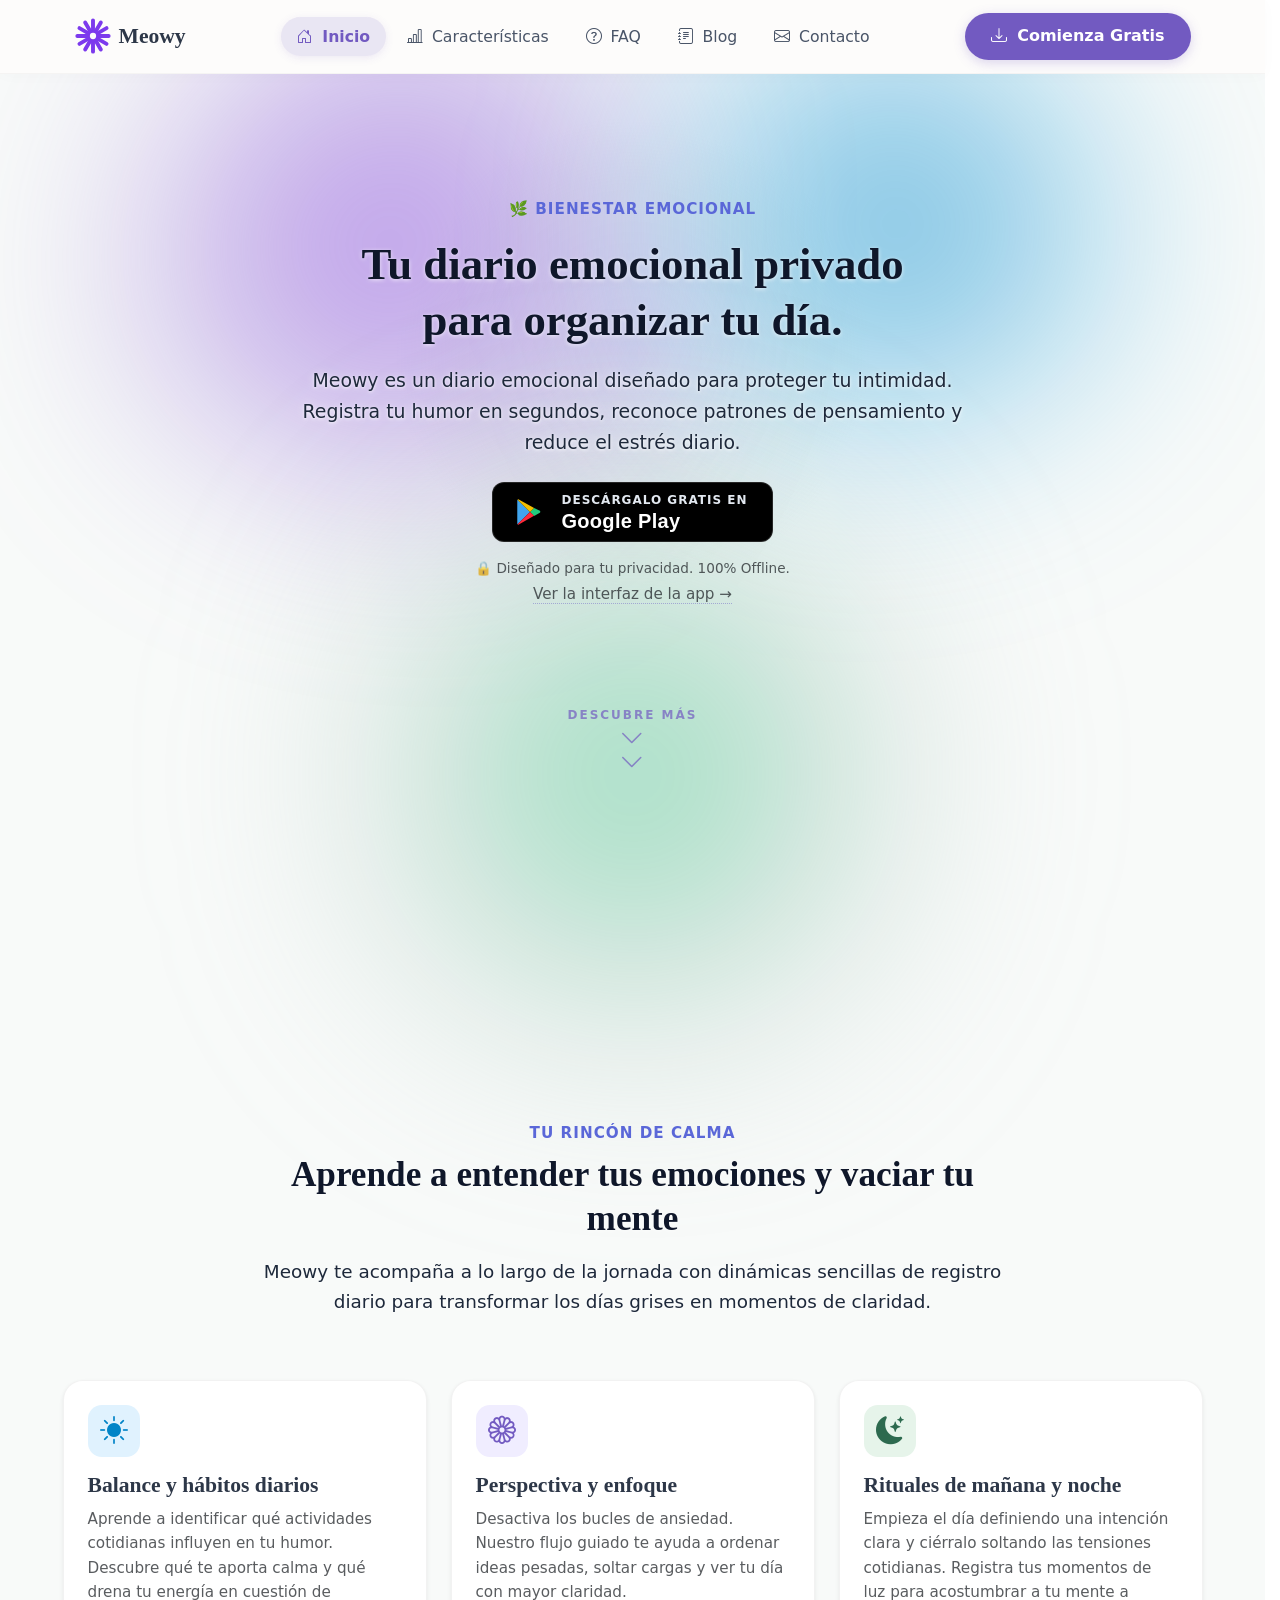
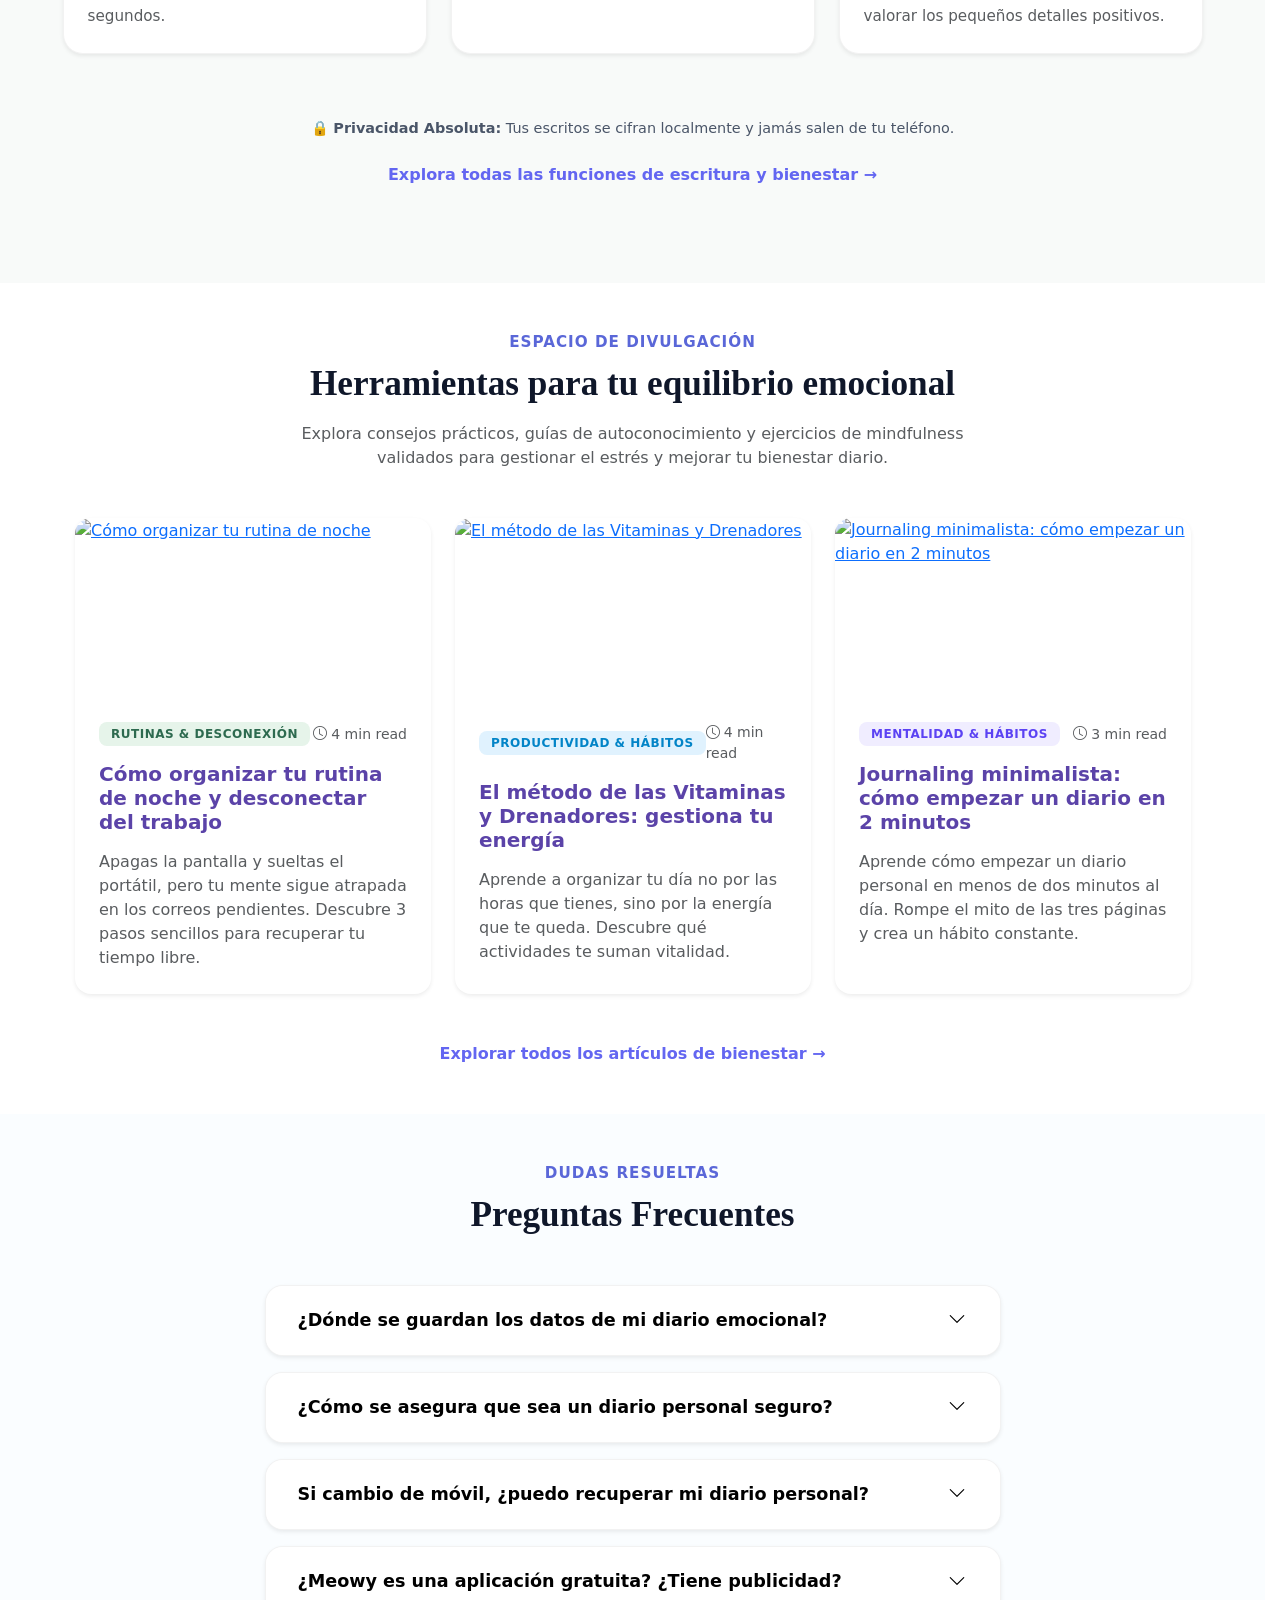
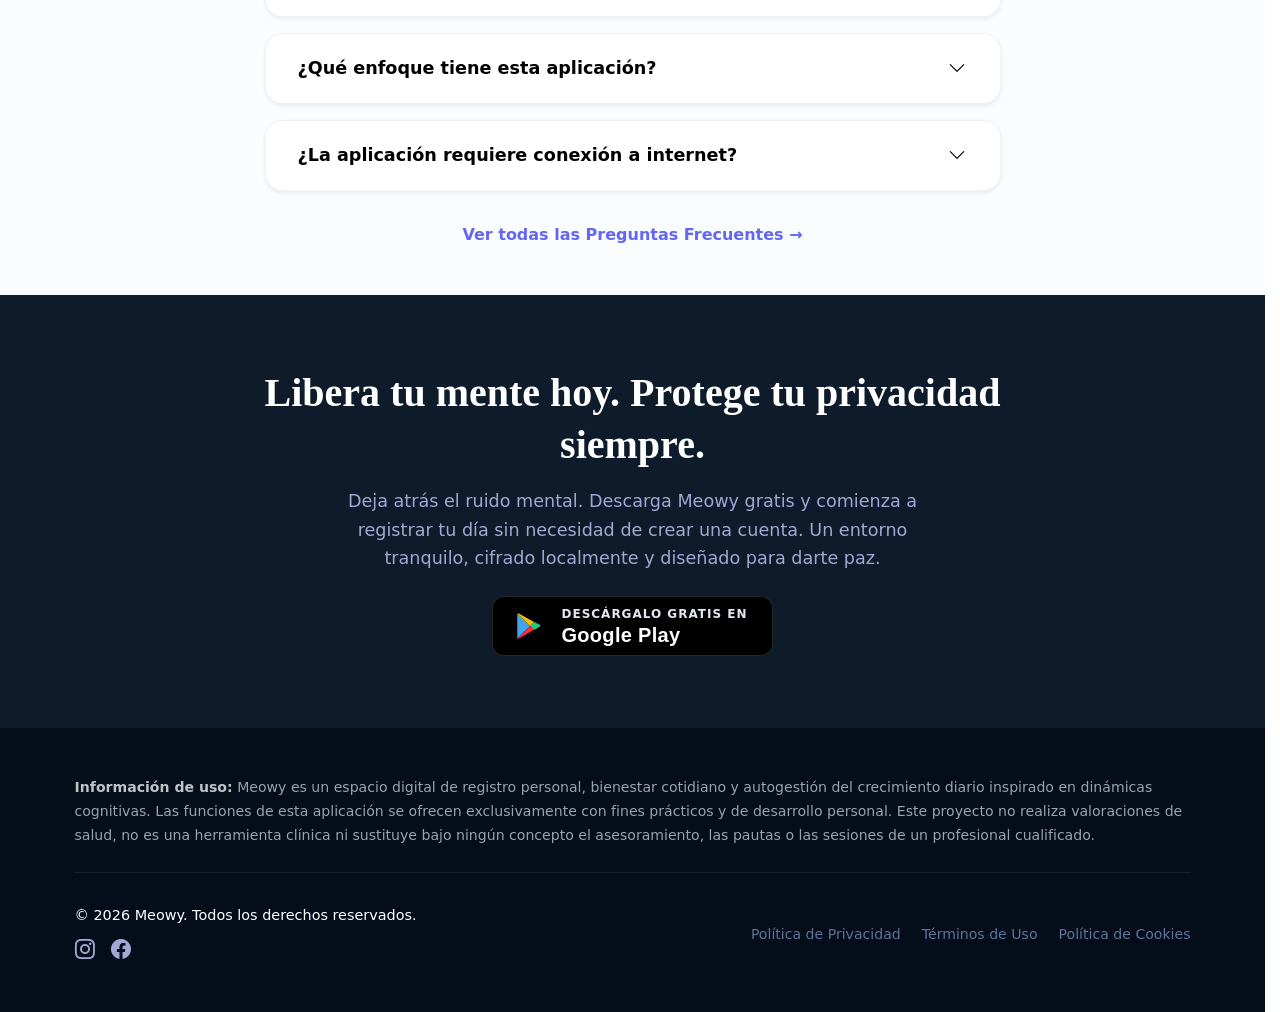
==== index.html @ 4c9dab70 "Subiendo mi web Meowy" ====
<!DOCTYPE html>
<html lang="es">

<head>
    <meta charset="UTF-8">
    <meta name="viewport" content="width=device-width, initial-scale=1.0">
    <title>Meowy - Diario Emocional Privado y Personal</title>
    <meta name="description" content="Meowy es un diario emocional privado diseñado para proteger tu intimidad. Registra tu humor, reconoce patrones de pensamiento y reduce el estrés con cifrado local por diseño.">
    <link rel="canonical" href="https://www.tudominio.com/" />

    <script type="application/ld+json">
    {
      "@context": "https://schema.org",
      "@type": "SoftwareApplication",
      "name": "Meowy",
      "operatingSystem": "Android",
      "applicationCategory": "HealthAndFitnessApplication",
      "offers": {
        "@type": "Offer",
        "price": "0",
        "priceCurrency": "EUR"
      }
    }
    </script>

    <link rel="icon" type="image/svg+xml" href="images/logo.svg">
    <meta property="og:type" content="website">
    <meta property="og:title" content="Meowy - Tu diario emocional privado">
    <meta property="og:description" content="Registra tu humor en segundos, reconoce patrones de pensamiento y reduce el estrés. 100% privado y cifrado localmente.">
    <meta property="og:image" content="images/home_meowy_ps.png">
    <meta name="twitter:card" content="summary_large_image">
    <meta name="twitter:title" content="Meowy - Tu diario emocional privado">
    <meta name="twitter:description" content="Registra tu humor en segundos, reconoce patrones de pensamiento y reduce el estrés. 100% privado y cifrado localmente.">
    <meta name="twitter:image" content="images/home_meowy_ps.png">

    <link href="https://cdn.jsdelivr.net/npm/bootstrap@5.3.8/dist/css/bootstrap.min.css" rel="stylesheet">
    <link rel="stylesheet" href="https://cdn.jsdelivr.net/npm/bootstrap-icons@1.13.1/font/bootstrap-icons.min.css">
    <link rel="stylesheet" href="styles.css">
</head>

<body>

<header class="meowy-header">
    <div class="header-container">
        <nav class="navbar navbar-expand-lg navbar-light bg-light">
            <div class="container">
                <a class="navbar-brand logo-link d-inline-flex align-items-center" href="index.html">
                  <img src="images/logo.svg" width="36" height="36" alt="Logo de Meowy" class="logo-icon me-2" loading="lazy">
                  <span>Meowy</span>
                </a>

                <button class="navbar-toggler" type="button" data-bs-toggle="collapse" data-bs-target="#navbarNav" aria-controls="navbarNav" aria-expanded="false" aria-label="Toggle navigation">
                  <span class="navbar-toggler-icon"></span>
                </button>

                <div class="collapse navbar-collapse" id="navbarNav">
                  <ul class="navbar-nav mx-auto mb-2 mb-lg-0">
                    <li class="nav-item">
                      <a class="nav-link active" aria-current="page" href="index.html"><i class="bi bi-house-door me-1"></i> Inicio</a>
                    </li>
                    <li class="nav-item">
                      <a class="nav-link" href="caracteristicas.html"><i class="bi bi-bar-chart-line me-1"></i> Características</a>
                    </li>
                    <li class="nav-item">
                      <a class="nav-link" href="faq.html"><i class="bi bi-question-circle me-1"></i> FAQ</a>
                    </li>
                    <li class="nav-item">
                      <a class="nav-link" href="blog.html"><i class="bi bi-journal-text me-1"></i> Blog</a>
                    </li>
                    <li class="nav-item">
                      <a class="nav-link" href="contacto.html"><i class="bi bi-envelope me-1"></i> Contacto</a>
                    </li>
                  </ul>

                  <div class="d-flex">
                      <a href="https://play.google.com/store" target="_blank" rel="noopener noreferrer" class="btn btn-cta">
                          <i class="bi bi-download me-1"></i> Comienza Gratis
                      </a>
                  </div>
                </div>
            </div>
        </nav>
    </div>
</header>

<main>
<section class="hero-ambient-container text-center position-relative">
  <div class="mindfulness-breathe-halo"></div>
  <div class="ambient-orb orb-purple"></div>
  <div class="ambient-orb orb-blue"></div>
  <div class="ambient-orb orb-sage"></div>

  <div class="container position-relative z-1 py-4">
    <div class="row justify-content-center">
      <div class="col-12 col-lg-10 col-xl-9 fade-in-up">
        <span class="section-kicker d-block mb-3">
          <span class="kicker-rotating-text">🌿 Bienestar Emocional</span>
        </span>

        <h1 class="main-page-title my-3">
          Tu diario emocional privado <br class="d-none d-md-inline"> para organizar tu día.
        </h1>

        <p class="main-page-text mx-auto mb-4" style="max-width: 680px;">
          Meowy es un diario emocional diseñado para proteger tu intimidad. Registra tu humor en segundos, reconoce patrones de pensamiento y reduce el estrés diario.
        </p>

        <div class="d-inline-block">
          <a href="https://play.google.com/store" target="_blank" rel="noopener noreferrer" class="btn btn-google-play d-inline-flex align-items-center justify-content-center px-4 py-2">
            <svg xmlns="http://www.w3.org/2000/svg" width="28" height="28" viewBox="0 0 512 512" class="me-3">
              <path fill="#41a5ee" d="M10 29.814A18.17 18.17 0 0 0 5 42.63v426.74a18.17 18.17 0 0 0 5 12.816L238.2 256Z"/>
              <path fill="#21cb7d" d="M312.6 181.6 238.2 256l74.4 74.4 97.2-55.228c21.8-12.388 21.8-32.556 0-44.944Z"/>
              <path fill="#ff2a39" d="M238.2 256 10 482.186a18.1 18.1 0 0 0 22.8 1.488l279.8-158.874Z"/>
              <path fill="#f3bf00" d="M238.2 256 312.6 181.6 32.8 28.326a18.1 18.1 0 0 0-22.8 1.488Z"/>
            </svg>
            <div class="text-start text-white">
              <span class="d-block text-uppercase small fw-semibold" style="font-size: 0.75rem; letter-spacing: 1px; color: #e2e8f0;">Descárgalo gratis en</span>
              <span class="d-block h5 mb-0 fw-bold" style="font-family: -apple-system, BlinkMacSystemFont, 'Segoe UI', Roboto, sans-serif; letter-spacing: 0.3px;">Google Play</span>
            </div>
          </a>
        </div>

        <div class="mt-3">
          <p class="small text-muted mb-1" style="font-size: 0.85rem;">🔒 Diseñado para tu privacidad. 100% Offline.</p>
          <a href="caracteristicas.html" class="text-muted text-decoration-none" style="font-size: 0.95rem; border-bottom: 1px dotted #a2a8d3;">
            Ver la interfaz de la app →
          </a>
        </div>

        <div class="mt-5 pt-5 pb-4">
          <a href="#descubre-mas" class="text-decoration-none scroll-indicator-link" aria-label="Desplazar hacia abajo">
            <span class="d-block scroll-indicator-text">Descubre más</span>
            <div class="arrows-container">
              <i class="bi bi-chevron-down arrow-1"></i>
              <i class="bi bi-chevron-down arrow-2"></i>
            </div>
          </a>
        </div>
      </div>
    </div>
  </div>

  <div id="descubre-mas" class="container features-section position-relative z-1 text-center pb-3">
    <div class="row justify-content-center mb-5">
      <div class="col-md-9 col-lg-8">
        <span class="section-kicker d-block mb-2">Tu rincón de calma</span>
        <h2 class="main-page-title mb-3" style="font-size: 2.2rem !important;">Aprende a entender tus emociones y vaciar tu mente</h2>
        <p class="features-intro-text text-muted">Meowy te acompaña a lo largo de la jornada con dinámicas sencillas de registro diario para transformar los días grises en momentos de claridad.</p>
      </div>
    </div>

    <div class="row row-cols-1 row-cols-md-3 g-4 justify-content-center align-items-stretch">
      <div class="col-12 col-md-4">
        <div class="card h-100 feature-card shadow-sm p-4 text-start bg-white">
          <div class="feature-icon-wrapper icon-blue mb-3">
            <i class="bi bi-sun-fill fs-3" style="color: #0284c7;"></i>
          </div>
          <h3 class="card-title-custom h5 fw-bold mb-2">Balance y hábitos diarios</h3>
          <p class="card-text-custom mb-0">
            Aprende a identificar qué actividades cotidianas influyen en tu humor. Descubre qué te aporta calma y qué drena tu energía en cuestión de segundos.
          </p>
        </div>
      </div>

      <div class="col-12 col-md-4">
        <div class="card h-100 feature-card shadow-sm p-4 text-start bg-white">
          <div class="feature-icon-wrapper icon-purple mb-3">
            <i class="bi bi-flower1 fs-3" style="color: #725ac1;"></i>
          </div>
          <h3 class="card-title-custom h5 fw-bold mb-2">Perspectiva y enfoque</h3>
          <p class="card-text-custom mb-0">
            Desactiva los bucles de ansiedad. Nuestro flujo guiado te ayuda a ordenar ideas pesadas, soltar cargas y ver tu día con mayor claridad.
          </p>
        </div>
      </div>

      <div class="col-12 col-md-4">
        <div class="card h-100 feature-card shadow-sm p-4 text-start bg-white">
          <div class="feature-icon-wrapper icon-green mb-3">
            <i class="bi bi-moon-stars-fill fs-3" style="color: #2d6a4f;"></i>
          </div>
          <h3 class="card-title-custom h5 fw-bold mb-2">Rituales de mañana y noche</h3>
          <p class="card-text-custom mb-0">
            Empieza el día definiendo una intención clara y ciérralo soltando las tensiones cotidianas. Registra tus momentos de luz para acostumbrar a tu mente a valorar los pequeños detalles positivos.
          </p>
        </div>
      </div>
    </div>

    <div class="row justify-content-center mt-5 pt-3">
      <div class="col-10">
        <p class="privacy-notice mb-4">
          🔒 <strong>Privacidad Absoluta:</strong> Tus escritos se cifran localmente y jamás salen de tu teléfono.
        </p>
        <a href="caracteristicas.html" class="explore-link text-decoration-none">
          Explora todas las funciones de escritura y bienestar →
        </a>
      </div>
    </div>
  </div>
</section>

<section id="espacio-divulgacion" class="py-5 bg-white">
  <div class="container text-center max-w-custom">
    <span class="section-kicker d-block mb-2">Espacio de Divulgación</span>
    <h2 class="main-page-title mb-3" style="font-size: 2.2rem !important;">Herramientas para tu equilibrio emocional</h2>
    <p class="text-muted mx-auto mb-5 section-subheading">
      Explora consejos prácticos, guías de autoconocimiento y ejercicios de mindfulness validados para gestionar el estrés y mejorar tu bienestar diario.
    </p>

    <div class="row g-4 text-start">
      <div class="col-12 col-md-4">
        <div class="card h-100 border-0 shadow-sm custom-card reveal-on-scroll text-start">
          <a href="articulo-rutina-de-noche.html" class="d-block overflow-hidden" style="height: 180px;">
            <img src="images/rutina_noche.webp" alt="Cómo organizar tu rutina de noche" class="w-100 h-100 object-fit-cover" loading="lazy">
          </a>
          <div class="card-body p-4 d-flex flex-column">
            <div class="d-flex justify-content-between align-items-center mb-3">
              <span class="badge badge-journaling">RUTINAS & DESCONEXIÓN</span>
              <small class="text-muted"><i class="bi bi-clock me-1"></i>4 min read</small>
            </div>
            <h3 class="card-title h5 fw-bold text-primary-custom mb-3">
              <a href="articulo-rutina-de-noche.html" class="text-decoration-none text-primary-custom">
                Cómo organizar tu rutina de noche y desconectar del trabajo
              </a>
            </h3>
            <p class="card-text text-muted flex-grow-1">Apagas la pantalla y sueltas el portátil, pero tu mente sigue atrapada en los correos pendientes. Descubre 3 pasos sencillos para recuperar tu tiempo libre.</p>
          </div>
        </div>
      </div>

      <div class="col-12 col-md-4">
        <div class="card h-100 border-0 shadow-sm custom-card reveal-on-scroll text-start">
          <a href="articulo-vitaminas-y-drenadores.html" class="d-block overflow-hidden" style="height: 180px;">
            <img src="images/vitaminas_drenadores.webp" alt="El método de las Vitaminas y Drenadores" class="w-100 h-100 object-fit-cover" loading="lazy">
          </a>
          <div class="card-body p-4 d-flex flex-column">
            <div class="d-flex justify-content-between align-items-center mb-3">
              <span class="badge badge-habitos">PRODUCTIVIDAD & HÁBITOS</span>
              <small class="text-muted"><i class="bi bi-clock me-1"></i>4 min read</small>
            </div>
            <h3 class="card-title h5 fw-bold text-primary-custom mb-3">
              <a href="articulo-vitaminas-y-drenadores.html" class="text-decoration-none text-primary-custom">
                El método de las Vitaminas y Drenadores: gestiona tu energía
              </a>
            </h3>
            <p class="card-text text-muted flex-grow-1">Aprende a organizar tu día no por las horas que tienes, sino por la energía que te queda. Descubre qué actividades te suman vitalidad.</p>
          </div>
        </div>
      </div>

      <div class="col-12 col-md-4">
        <div class="card h-100 border-0 shadow-sm custom-card reveal-on-scroll text-start">
          <a href="articulo-journaling-minimalista.html" class="d-block overflow-hidden" style="height: 180px;">
            <img src="images/journaling_minimalista.webp" alt="Journaling minimalista: cómo empezar un diario en 2 minutos" class="w-100 h-100 object-fit-cover" loading="lazy">
          </a>
          <div class="card-body p-4 d-flex flex-column">
            <div class="d-flex justify-content-between align-items-center mb-3">
              <span class="badge badge-mentalidad">MENTALIDAD & HÁBITOS</span>
              <small class="text-muted"><i class="bi bi-clock me-1"></i>3 min read</small>
            </div>
            <h3 class="card-title h5 fw-bold text-primary-custom mb-3">
              <a href="articulo-journaling-minimalista.html" class="text-decoration-none text-primary-custom">
                Journaling minimalista: cómo empezar un diario en 2 minutos
              </a>
            </h3>
            <p class="card-text text-muted flex-grow-1">Aprende cómo empezar un diario personal en menos de dos minutos al día. Rompe el mito de las tres páginas y crea un hábito constante.</p>
          </div>
        </div>
      </div>
    </div>

    <div class="mt-5">
      <a href="blog.html" class="explore-link text-decoration-none fw-semibold">Explorar todos los artículos de bienestar →</a>
    </div>
  </div>
</section>

<section class="faq-section py-5" style="background-color: #fafdff;">
  <div class="container">
    <div class="faq-header text-center mb-5">
      <span class="section-kicker d-block mb-2">Dudas Resueltas</span>
      <h2 class="main-page-title mb-3" style="font-size: 2.2rem !important;">Preguntas Frecuentes</h2>
    </div>

    <div class="row justify-content-center">
      <div class="col-12 col-md-10 col-lg-8">
        <div class="accordion faq-custom-accordion" id="faqMeowyAccordion">
          <div class="accordion-item border bg-white shadow-sm mb-3">
            <h3 class="accordion-header" id="headingOne">
              <button class="accordion-button collapsed fw-bold" type="button" data-bs-toggle="collapse" data-bs-target="#collapseOne" aria-expanded="false" aria-controls="collapseOne">
                ¿Dónde se guardan los datos de mi diario emocional?
              </button>
            </h3>
            <div id="collapseOne" class="accordion-collapse collapse" aria-labelledby="headingOne" data-bs-parent="#faqMeowyAccordion">
              <div class="accordion-body faq-answer border-top-0">
                <p class="mb-0">Meowy funciona bajo una arquitectura de almacenamiento local. Esto significa que el 100% de tus escritos, tu registro de ánimo y tus etiquetas se guardan de forma exclusiva en la memoria interna de tu teléfono Android. No utilizamos servidores externos ni bases de datos centralizadas, asegurando que nadie más pueda acceder a tu privacidad.</p>
              </div>
            </div>
          </div>

          <div class="accordion-item border bg-white shadow-sm mb-3">
            <h3 class="accordion-header" id="headingTwo">
              <button class="accordion-button collapsed fw-bold" type="button" data-bs-toggle="collapse" data-bs-target="#collapseTwo" aria-expanded="false" aria-controls="collapseTwo">
                ¿Cómo se asegura que sea un diario personal seguro?
              </button>
            </h3>
            <div id="collapseTwo" class="accordion-collapse collapse" aria-labelledby="headingTwo" data-bs-parent="#faqMeowyAccordion">
              <div class="accordion-body faq-answer border-top-0">
                <p class="mb-0">Implementamos soluciones de seguridad nativas del sistema. Por un lado, la base de datos local cuenta con cifrado avanzado integrado en el propio almacenamiento del teléfono. Por otro lado, puedes activar el bloqueo en los ajustes para requerir tu huella digital o un PIN de 4 dígitos antes de abrir la aplicación.</p>
              </div>
            </div>
          </div>

          <div class="accordion-item border bg-white shadow-sm mb-3">
            <h3 class="accordion-header" id="headingThree">
              <button class="accordion-button collapsed fw-bold" type="button" data-bs-toggle="collapse" data-bs-target="#collapseThree" aria-expanded="false" aria-controls="collapseThree">
                Si cambio de móvil, ¿puedo recuperar mi diario personal?
              </button>
            </h3>
            <div id="collapseThree" class="accordion-collapse collapse" aria-labelledby="headingThree" data-bs-parent="#faqMeowyAccordion">
              <div class="accordion-body faq-answer border-top-0">
                <p>Sí, tu historial te pertenece. Meowy te permite exportar una copia de seguridad manual en un archivo cifrado que puedes guardar donde prefieras. Para restaurarlo en tu nuevo teléfono, solo tendrás que importar ese archivo e introducir tu código PIN.</p>
                <p class="mb-0"><strong>💡 Un consejo importante:</strong> Como tus datos se guardan exclusivamente en tu dispositivo por privacidad, te recomendamos generar copias de seguridad periódicas y guardarlas en un lugar seguro.</p>
              </div>
            </div>
          </div>

          <div class="accordion-item border bg-white shadow-sm mb-3">
            <h3 class="accordion-header" id="headingFour">
              <button class="accordion-button collapsed fw-bold" type="button" data-bs-toggle="collapse" data-bs-target="#collapseFour" aria-expanded="false" aria-controls="collapseFour">
                ¿Meowy es una aplicación gratuita? ¿Tiene publicidad?
              </button>
            </h3>
            <div id="collapseFour" class="accordion-collapse collapse" aria-labelledby="headingFour" data-bs-parent="#faqMeowyAccordion">
              <div class="accordion-body faq-answer border-top-0">
                <p class="mb-0">Puedes descargar Meowy de forma gratuita y utilizar las funciones principales de escritura sin coste. En el futuro, introduciremos opciones avanzadas respetuosas, pero esto jamás interferirá con la redacción de tus notas ni comprometerá la privacidad local de tu diario.</p>
              </div>
            </div>
          </div>

          <div class="accordion-item border bg-white shadow-sm mb-3">
            <h3 class="accordion-header" id="headingFive">
              <button class="accordion-button collapsed fw-bold" type="button" data-bs-toggle="collapse" data-bs-target="#collapseFive" aria-expanded="false" aria-controls="collapseFive">
                ¿Qué enfoque tiene esta aplicación?
              </button>
            </h3>
            <div id="collapseFive" class="accordion-collapse collapse" aria-labelledby="headingFive" data-bs-parent="#faqMeowyAccordion">
              <div class="accordion-body faq-answer border-top-0">
                <p>Meowy es exclusivamente un espacio digital de registro personal, autoconocimiento y crecimiento diario. Su función es ofrecerte un entorno privado para reflejar tus rutinas, anotar momentos del día y visualizar tus estadísticas de progreso.</p>
                <p class="mb-0">Este proyecto no realiza valoraciones de salud, no es un tratamiento y en ningún caso sustituye el asesoramiento de un profesional cualificado.</p>
              </div>
            </div>
          </div>

          <div class="accordion-item border bg-white shadow-sm mb-3">
            <h3 class="accordion-header" id="headingSix">
              <button class="accordion-button collapsed fw-bold" type="button" data-bs-toggle="collapse" data-bs-target="#collapseSix" aria-expanded="false" aria-controls="collapseSix">
                ¿La aplicación requiere conexión a internet?
              </button>
            </h3>
            <div id="collapseSix" class="accordion-collapse collapse" aria-labelledby="headingSix" data-bs-parent="#faqMeowyAccordion">
              <div class="accordion-body faq-answer border-top-0">
                <p class="mb-0">Para tu día a día, no. Puedes registrar tus hábitos, escribir tus notas y revisar tus estadísticas de forma totalmente local sin necesidad de cobertura o Wi-Fi.</p>
              </div>
            </div>
          </div>
        </div>

        <div class="text-center mt-4 pt-2">
          <a href="faq.html" class="explore-link text-decoration-none fw-semibold">
            Ver todas las Preguntas Frecuentes →
          </a>
        </div>
      </div>
    </div>
  </div>
</section>

<section class="cta-final-section py-5 text-center text-white" style="background-color: #0d1b2a;">
  <div class="container py-4">
    <div class="row justify-content-center">
      <div class="col-12 col-md-10 col-lg-8">

        <h2 class="cta-title display-6 fw-bold mb-3" style="font-family: 'Playfair Display', Georgia, serif; line-height: 1.3;">
          Libera tu mente hoy. Protege tu privacidad siempre.
        </h2>

        <p class="cta-description mx-auto mb-4" style="max-width: 600px; color: #a2a8d3; font-size: 1.1rem; line-height: 1.6;">
          Deja atrás el ruido mental. Descarga Meowy gratis y comienza a registrar tu día sin necesidad de crear una cuenta. Un entorno tranquilo, cifrado localmente y diseñado para darte paz.
        </p>

        <div class="d-inline-block">
          <a href="https://play.google.com/store" target="_blank" rel="noopener noreferrer" class="btn btn-google-play d-inline-flex align-items-center justify-content-center px-4 py-2">
            <svg xmlns="http://www.w3.org/2000/svg" width="28" height="28" viewBox="0 0 512 512" class="me-3">
              <path fill="#41a5ee" d="M10 29.814A18.17 18.17 0 0 0 5 42.63v426.74a18.17 18.17 0 0 0 5 12.816L238.2 256Z"/>
              <path fill="#21cb7d" d="M312.6 181.6 238.2 256l74.4 74.4 97.2-55.228c21.8-12.388 21.8-32.556 0-44.944Z"/>
              <path fill="#ff2a39" d="M238.2 256 10 482.186a18.1 18.1 0 0 0 22.8 1.488l279.8-158.874Z"/>
              <path fill="#f3bf00" d="M238.2 256 312.6 181.6 32.8 28.326a18.1 18.1 0 0 0-22.8 1.488Z"/>
            </svg>
            <div class="text-start text-white">
              <span class="d-block text-uppercase small fw-semibold" style="font-size: 0.75rem; letter-spacing: 1px; color: #e2e8f0;">Descárgalo gratis en</span>
              <span class="d-block h5 mb-0 fw-bold" style="font-family: -apple-system, BlinkMacSystemFont, 'Segoe UI', Roboto, sans-serif; letter-spacing: 0.3px;">Google Play</span>
            </div>
          </a>
        </div>
      </div> 
    </div> 
  </div> 
</section>
</main>

<footer class="meowy-footer py-5" style="background-color: #050c1a; color: #a2a8d3;">
  <div class="container">
    <div class="row mb-4">
      <div class="col-12">
        <div class="footer-disclaimer">
          <p class="mb-0 text-start opacity-75" style="line-height: 1.7; font-size: 0.88rem; color: #cbd5e1; text-align: justify;">
            <strong class="text-white">Información de uso:</strong> Meowy es un espacio digital de registro personal, bienestar cotidiano y autogestión del crecimiento diario inspirado en dinámicas cognitivas. Las funciones de esta aplicación se ofrecen exclusivamente con fines prácticos y de desarrollo personal. Este proyecto no realiza valoraciones de salud, no es una herramienta clínica ni sustituye bajo ningún concepto el asesoramiento, las pautas o las sesiones de un profesional cualificado.
          </p>
        </div>
      </div>
    </div>

    <hr class="my-4" style="border-top: 1px solid rgba(255, 255, 255, 0.08); opacity: 1;">

    <div class="row align-items-center pt-2">
      <div class="col-12 col-md-6 text-center text-md-start mb-3 mb-md-0">
        <p class="copyright-text small mb-2 text-white" style="font-size: 0.9rem;">
          © 2026 Meowy. Todos los derechos reservados.
        </p>
        <div class="d-flex align-items-center justify-content-center justify-content-md-start gap-3 mt-1">
          <a href="https://www.instagram.com/my_meowy_app/" target="_blank" rel="noopener noreferrer" class="social-footer-link" aria-label="Instagram">
            <i class="bi bi-instagram fs-5"></i>
          </a>
          <a href="https://www.facebook.com/profile.php?id=61559661555806" target="_blank" rel="noopener noreferrer" class="social-footer-link" aria-label="Facebook">
            <i class="bi bi-facebook fs-5"></i>
          </a>
        </div>
      </div>

      <div class="col-12 col-md-6 text-center text-md-end">
        <nav class="footer-nav" aria-label="Enlaces legales">
          <ul class="list-inline mb-0 footer-links">
            <li class="list-inline-item me-3">
              <a href="privacidad.html" class="text-decoration-none transition-link">Política de Privacidad</a>
            </li>
            <li class="list-inline-item me-3">
              <a href="terminos.html" class="text-decoration-none transition-link">Términos de Uso</a>
            </li>
            <li class="list-inline-item">
              <a href="cookies.html" class="text-decoration-none transition-link">Política de Cookies</a>
            </li>
          </ul>
        </nav>
      </div>
    </div> 
  </div>
</footer>

<script src="https://cdn.jsdelivr.net/npm/bootstrap@5.3.8/dist/js/bootstrap.bundle.min.js"></script>

<script>
  document.addEventListener("DOMContentLoaded", () => {
    const observer = new IntersectionObserver((entries) => {
      entries.forEach(entry => {
        if (entry.isIntersecting) {
          entry.target.classList.add("is-visible");
          observer.unobserve(entry.target);
        }
      });
    }, { threshold: 0.1 });

    document.querySelectorAll(".reveal-on-scroll").forEach(el => observer.observe(el));

    const kickerTerms = [
      "🌿 Bienestar Emocional",
      "⚡ Gestión del Estrés",
      "📖 Diario Personal"
    ];
    let kickerIndex = 0;
    const kickerEl = document.querySelector(".kicker-rotating-text");

    if (kickerEl) {
      setInterval(() => {
        kickerEl.classList.add("fade-out");
        setTimeout(() => {
          kickerIndex = (kickerIndex + 1) % kickerTerms.length;
          kickerEl.textContent = kickerTerms[kickerIndex];
          kickerEl.classList.remove("fade-out");
          kickerEl.classList.add("fade-in");
          setTimeout(() => {
            kickerEl.classList.remove("fade-in");
          }, 50);
        }, 400);
      }, 4500);
    }
  });
</script>

<button id="scrollToTopBtn" class="scroll-to-top" aria-label="Volver arriba">
  <i class="bi bi-arrow-up-short"></i>
</button>

<script>
  document.addEventListener("DOMContentLoaded", function() {
    const scrollBtn = document.getElementById("scrollToTopBtn");
    window.addEventListener("scroll", function() {
      if (window.scrollY > 400) {
        scrollBtn.classList.add("show");
      } else {
        scrollBtn.classList.remove("show");
      }
    });
    scrollBtn.addEventListener("click", function() {
      window.scrollTo({ top: 0, behavior: "smooth" });
    });

    document.querySelectorAll('.scroll-indicator-link').forEach(link => {
      link.addEventListener('click', function(e) {
        e.preventDefault();
        const targetId = this.getAttribute('href');
        const targetElement = document.querySelector(targetId);

        if (targetElement) {
          let offsetExtra = 0;
          if (targetId === '#descubre-mas') {
            offsetExtra = 180;
          } else {
            offsetExtra = -80;
          }

          const elementPosition = targetElement.getBoundingClientRect().top + window.scrollY;

          window.scrollTo({
            top: elementPosition + offsetExtra,
            behavior: 'smooth'
          });
        }
      });
    });
  });
</script>
</body>
</html>
---- styles.css ----
/* ================= CONFIGURACIÓN GLOBAL DE LAYOUT ================= */
html {
  overflow-y: scroll;
  scrollbar-gutter: stable;
}

.meowy-header {
  position: sticky;
  top: 0;
  z-index: 1030;
  background-color: rgba(252, 251, 250, 0.72) !important;
  backdrop-filter: blur(16px);
  -webkit-backdrop-filter: blur(16px);
  border-bottom: 1px solid rgba(0, 0, 0, 0.03);
  box-shadow: 0 2px 15px rgba(0, 0, 0, 0.02);
  transition: background-color 0.3s ease, box-shadow 0.3s ease;
}

.meowy-header .navbar {
  padding: 0.8rem 0;
  background-color: transparent !important;
}

.meowy-header .logo-icon {
  width: 36px;
  height: 36px;
  object-fit: contain;
  transition: transform 0.25s ease;
}

.meowy-header .navbar-brand {
  font-family: 'Playfair Display', Georgia, serif;
  font-weight: 700;
  font-size: 1.35rem;
  color: #2d3748 !important;
}

.meowy-header .navbar-brand:hover .logo-icon {
  transform: scale(1.08);
}

.meowy-header .nav-link {
  color: #4a5568 !important;
  font-weight: 500;
  font-size: 0.98rem;
  padding: 0.5rem 1rem !important;
  margin: 0 0.15rem;
  border-radius: 20px;
  transition: all 0.25s ease-in-out;
}

.meowy-header .nav-link:hover {
  color: #725ac1 !important;
  background-color: rgba(114, 90, 193, 0.08);
  transform: translateY(-1px);
}

.meowy-header .nav-link.active {
  color: #725ac1 !important;
  font-weight: 700;
  background-color: rgba(114, 90, 193, 0.14);
  box-shadow: 0 2px 8px rgba(114, 90, 193, 0.12);
}

.section-kicker {
  color: #5a67d8 !important;
  font-size: 0.95rem !important;
  font-weight: 700 !important;
  letter-spacing: 1px !important;
  text-transform: uppercase !important;
}

.section-kicker-capsule {
  min-width: 260px;
  display: inline-flex;
  align-items: center;
  justify-content: center;
  text-align: center;
}

.kicker-rotating-text {
  display: inline-block;
  transition: opacity 0.4s cubic-bezier(0.16, 1, 0.3, 1), transform 0.4s cubic-bezier(0.16, 1, 0.3, 1);
  will-change: opacity, transform;
}

.kicker-rotating-text.fade-out {
  opacity: 0;
  transform: translateY(-8px);
}

.kicker-rotating-text.fade-in {
  opacity: 0;
  transform: translateY(8px);
}

.main-page-title {
  font-family: 'Playfair Display', Georgia, serif !important;
  color: #0f172a !important;
  font-size: 2.8rem !important;
  font-weight: 700 !important;
  line-height: 1.25 !important;
  text-shadow: 0 1px 4px rgba(255, 255, 255, 0.7);
}

.main-page-text {
  color: #1e293b !important;
  font-size: 1.18rem !important;
  font-weight: 500 !important;
  line-height: 1.65 !important;
  text-shadow: 0 1px 3px rgba(255, 255, 255, 0.8), 0 0 10px rgba(255, 255, 255, 0.6);
}

@media (max-width: 991.98px) {
  .main-page-title {
    font-size: 2.1rem !important;
  }
}

.btn-cta {
  background-color: #725ac1;
  color: #ffffff !important;
  font-weight: 600;
  padding: 0.6rem 1.5rem;
  border-radius: 50px;
  border: 2px solid transparent;
  box-shadow: 0 3px 12px rgba(114, 90, 193, 0.25);
  transition: background-color 0.25s ease, border-color 0.25s ease, box-shadow 0.25s ease;
  display: inline-flex;
  align-items: center;
  justify-content: center;
  gap: 0.4rem;
  transform: none !important;
}

.btn-cta:hover {
  background-color: #5b43a8;
  color: #ffffff !important;
  border-color: #9b5de5 !important;
  box-shadow: 0 6px 20px rgba(155, 93, 229, 0.45);
  transform: none !important;
}

.btn-cta:active {
  background-color: #4a358e;
  border-color: #9b5de5 !important;
  box-shadow: 0 2px 8px rgba(114, 90, 193, 0.3);
  transform: none !important;
}

.hero-section {
  padding: 100px 0 80px 0 !important;
  background-color: #fcfbfa;
}

.features-zigzag-section {
  padding: 100px 0 !important;
}

.security-grid-section {
  padding: 100px 0 !important;
}

.zigzag-gap-custom {
  gap: 5.5rem !important;
}

.hero-img-contained {
  max-height: 600px !important;
  width: auto;
  object-fit: contain;
  filter: drop-shadow(0px 28px 45px rgba(0, 0, 0, 0.24)) drop-shadow(0px 10px 25px rgba(114, 90, 193, 0.28));
  transition: transform 0.3s ease, filter 0.3s ease;
  cursor: pointer;
  margin-top: 1rem;
}

.hero-img-contained:hover {
  transform: translateY(-6px) scale(1.02);
  filter: drop-shadow(0px 32px 50px rgba(0, 0, 0, 0.28)) drop-shadow(0px 12px 30px rgba(114, 90, 193, 0.35));
}

@keyframes floatUpDown {
  0%, 100% {
    transform: translateY(0px);
  }
  50% {
    transform: translateY(-10px);
  }
}

.animate-up-down {
  animation: floatUpDown 5s infinite ease-in-out;
}

.hero-ambient-container {
  position: relative;
  min-height: auto;
  display: flex;
  flex-direction: column;
  align-items: center;
  justify-content: center;
  background-color: #f8faf9;
  overflow: hidden;
  padding: 100px 0 80px 0;
}

.mindfulness-breathe-halo {
  position: absolute;
  top: 280px;
  left: 50%;
  transform: translate(-50%, -50%);
  width: 480px;
  height: 480px;
  border-radius: 50%;
  background: radial-gradient(circle, rgba(114, 90, 193, 0.14) 0%, rgba(162, 185, 178, 0.08) 50%, transparent 70%);
  pointer-events: none;
  animation: mindfulnessBreathe 6s infinite ease-in-out;
  will-change: transform, opacity;
}

@keyframes mindfulnessBreathe {
  0%, 100% {
    transform: translate(-50%, -50%) scale(0.85);
    opacity: 0.35;
  }
  50% {
    transform: translate(-50%, -50%) scale(1.25);
    opacity: 0.75;
  }
}

.ambient-orb {
  position: absolute;
  filter: blur(100px);
  pointer-events: none;
  will-change: transform, opacity;
}

.orb-purple {
  width: 520px;
  height: 520px;
  background: radial-gradient(circle, rgba(155, 93, 229, 0.7) 0%, rgba(114, 90, 193, 0.25) 70%, transparent 100%);
  top: -5%;
  left: 10%;
  border-radius: 60% 40% 30% 70% / 60% 30% 70% 40%;
  animation: liquidAura1 14s infinite ease-in-out alternate;
}

.orb-blue {
  width: 480px;
  height: 480px;
  background: radial-gradient(circle, rgba(2, 132, 199, 0.65) 0%, rgba(56, 189, 248, 0.2) 70%, transparent 100%);
  top: -5%;
  right: 10%;
  border-radius: 40% 60% 70% 30% / 50% 60% 40% 50%;
  animation: liquidAura2 16s infinite ease-in-out alternate;
}

.orb-sage {
  width: 600px;
  height: 600px;
  background: radial-gradient(circle, rgba(33, 203, 125, 0.55) 0%, rgba(162, 185, 178, 0.35) 50%, transparent 80%);
  top: 400px;
  left: 50%;
  transform: translateX(-50%);
  border-radius: 50% 50% 30% 70% / 30% 60% 70% 40%;
  animation: liquidAuraSage 18s infinite ease-in-out alternate;
}

@keyframes liquidAura1 {
  0% {
    transform: translate(0, 0) scale(1) rotate(0deg);
  }
  33% {
    transform: translate(80px, 40px) scale(1.2) rotate(120deg);
  }
  66% {
    transform: translate(-40px, 70px) scale(0.9) rotate(240deg);
  }
  100% {
    transform: translate(50px, -30px) scale(1.15) rotate(360deg);
  }
}

@keyframes liquidAura2 {
  0% {
    transform: translate(0, 0) scale(1) rotate(0deg);
  }
  33% {
    transform: translate(-60px, 30px) scale(1.15) rotate(-120deg);
  }
  66% {
    transform: translate(40px, 50px) scale(0.92) rotate(-240deg);
  }
  100% {
    transform: translate(-30px, -20px) scale(1.1) rotate(-360deg);
  }
}

@keyframes liquidAuraSage {
  0% {
    transform: translate(-50%, 0) scale(1) rotate(0deg);
  }
  50% {
    transform: translate(-45%, -25px) scale(1.18) rotate(180deg);
  }
  100% {
    transform: translate(-55%, 15px) scale(0.92) rotate(360deg);
  }
}

.fade-in-up {
  animation: fadeInUp 0.8s cubic-bezier(0.16, 1, 0.3, 1) forwards;
}

@keyframes fadeInUp {
  from {
    opacity: 0;
    transform: translateY(28px);
  }
  to {
    opacity: 1;
    transform: translateY(0);
  }
}

.scroll-indicator-link {
  display: inline-flex;
  flex-direction: column;
  align-items: center;
  opacity: 0.7;
  transition: opacity 0.3s ease;
}

.scroll-indicator-link:hover {
  opacity: 1;
}

.scroll-indicator-text {
  font-size: 0.75rem;
  font-weight: 600;
  text-transform: uppercase;
  letter-spacing: 2px;
  color: #725ac1;
  margin-bottom: 2px;
}

.arrows-container {
  display: flex;
  flex-direction: column;
  align-items: center;
  line-height: 0.4;
}

.arrows-container i {
  color: #725ac1;
  font-size: 1.5rem;
  animation: scrollArrows 2s infinite;
}

.arrows-container .arrow-1 {
  animation-delay: 0s;
}

.arrows-container .arrow-2 {
  animation-delay: 0.15s;
}

@keyframes scrollArrows {
  0% {
    opacity: 0;
    transform: translateY(-8px);
  }
  50% {
    opacity: 1;
    transform: translateY(0);
  }
  100% {
    opacity: 0;
    transform: translateY(8px);
  }
}

@media (max-width: 991.98px) {
  .hero-section {
    padding: 40px 0;
  }
  .hero-title {
    font-size: 2.3rem;
  }
}

.features-section {
  padding: 300px 0 30px 0;
  background-color: transparent;
}

.features-subtitle {
  color: #5a67d8;
  font-size: 0.85rem;
  font-weight: 700;
  letter-spacing: 1.5px;
}

.features-title {
  font-family: 'Playfair Display', Georgia, serif;
  color: #2d3748;
  font-size: 2.5rem;
  font-weight: 700;
}

.features-intro-text {
  color: #1e293b !important;
  font-size: 1.15rem;
  font-weight: 500;
  line-height: 1.6;
  text-shadow: 0 1px 3px rgba(255, 255, 255, 0.8), 0 0 10px rgba(255, 255, 255, 0.6);
}

.feature-card {
  border-radius: 20px !important;
  border: 1px solid rgba(0, 0, 0, 0.05) !important;
  background-color: #ffffff !important;
  transition: transform 0.3s ease, box-shadow 0.3s ease;
}

.feature-card:hover {
  transform: translateY(-5px);
  box-shadow: 0 12px 30px rgba(0, 0, 0, 0.08) !important;
}

.feature-icon-wrapper {
  width: 52px;
  height: 52px;
  border-radius: 14px;
  display: inline-flex;
  align-items: center;
  justify-content: center;
}

.feature-icon-wrapper.icon-blue {
  background-color: #e0f2fe;
}

.feature-icon-wrapper.icon-purple {
  background-color: #f0edff;
}

.feature-icon-wrapper.icon-green {
  background-color: #e6f4ea;
}

.card-title-custom {
  font-family: 'Playfair Display', Georgia, serif;
  font-size: 1.35rem;
  font-weight: 700;
  color: #2d3748;
}

.card-text-custom {
  color: var(--bs-secondary-color, #6c757d) !important;
  font-size: 0.95rem;
  line-height: 1.6;
}

.trust-strip-banner {
  border-radius: 12px !important;
  background-color: #ffffff;
}

.trust-icon-box {
  width: 44px;
  height: 44px;
  border-radius: 8px;
  background-color: rgba(90, 103, 216, 0.08);
  display: flex;
  align-items: center;
  justify-content: center;
  flex-shrink: 0;
}

.privacy-notice {
  font-size: 0.9rem;
  color: #4a5568;
}

.explore-link {
  color: #2d3748;
  font-weight: 600;
  font-size: 1rem;
  transition: color 0.2s ease;
}

.explore-link:hover {
  color: #5a67d8;
}

.small-title {
  color: #9b5de5;
  font-weight: 600;
  letter-spacing: 0.05em;
  font-size: 0.85rem;
}

.section-heading {
  color: #111827;
  font-size: 2.25rem;
}

.section-subheading {
  max-width: 700px;
  font-size: 1rem;
  color: #4b5563;
}

.text-primary-custom {
  color: #5b43a8;
}

.custom-card {
  border-radius: 16px !important;
  overflow: hidden;
  transition: transform 0.2s ease;
  background-color: #ffffff;
}

.custom-card:hover {
  transform: translateY(-4px);
}

.card-img-top {
  height: 180px;
}

.card-bg-purple {
  background: linear-gradient(135deg, #e0e1ff 0%, #e8e5ff 100%);
}

.card-bg-green {
  background: linear-gradient(135deg, #dbeae5 0%, #e3ede9 100%);
}

.card-bg-orange {
  background: linear-gradient(135deg, #f3e1d3 0%, #eadef7 100%);
}

.badge {
  padding: 6px 12px !important;
  font-size: 0.75rem !important;
  font-weight: 700 !important;
  border-radius: 8px !important;
  letter-spacing: 0.5px;
}

.badge-mentalidad {
  background-color: #f0edff;
  color: #5b42f3;
}

.badge-habitos {
  background-color: #e0f2fe;
  color: #0284c7;
}

.badge-journaling {
  background-color: #e6f4ea;
  color: #2d6a4f;
}

.explore-link {
  color: #6366f1;
}

.explore-link:hover {
  color: #4f46e5;
  text-decoration: underline !important;
}

.max-w-custom {
  max-width: 1140px;
}

.faq-custom-accordion .accordion-item {
  border-radius: 18px !important;
  border-color: rgba(0, 0, 0, 0.05) !important;
  overflow: hidden;
}

.faq-custom-accordion .accordion-button {
  background-color: #ffffff !important;
  color: #000000 !important;
  font-size: 1.1rem;
  padding: 1.5rem 2rem;
  box-shadow: none !important;
}

.faq-custom-accordion .accordion-button::after {
  background-image: url("data:image/svg+xml,%3csvg xmlns='http://www.w3.org/2000/svg' viewBox='0 0 16 16' fill='%23000000'%3e%3cpath fill-rule='evenodd' d='M1.646 4.646a.5.5 0 0 1 .708 0L8 10.293l5.646-5.647a.5.5 0 0 1 .708.708l-6 6a.5.5 0 0 1-.708 0l-6-6a.5.5 0 0 1 0-.708z'/%3e%3c/svg%3e") !important;
  background-size: 1.15rem;
}

.faq-custom-accordion .accordion-button:not(.collapsed) {
  background-color: #ffffff !important;
  color: #000000 !important;
}

.faq-custom-accordion .accordion-body {
  padding: 0 2rem 1.5rem 2rem;
  color: #5a6578;
  font-size: 0.98rem;
  line-height: 1.65;
  background-color: #ffffff;
}

.btn-playstore {
  display: inline-block;
  text-decoration: none;
}

.btn-playstore img {
  transition: transform 0.3s cubic-bezier(0.175, 0.885, 0.32, 1.275), filter 0.3s ease;
  border-radius: 12px;
}

.btn-playstore:hover img {
  transform: translateY(-3px) scale(1.03);
  filter: drop-shadow(0 8px 20px rgba(155, 93, 229, 0.42));
}

.btn-playstore:active img {
  transform: translateY(0px) scale(0.98);
  filter: drop-shadow(0 3px 8px rgba(155, 93, 229, 0.25));
}

.btn-google-play {
  background-color: #000000;
  border: 1px solid rgba(255, 255, 255, 0.15);
  border-radius: 12px;
  text-decoration: none;
  transition: all 0.3s cubic-bezier(0.175, 0.885, 0.32, 1.275);
  min-width: 210px;
}

.btn-google-play:hover {
  background-color: #000000;
  border-color: #9b5de5 !important;
  transform: translateY(-3px) scale(1.03);
  box-shadow: 0 8px 22px rgba(155, 93, 229, 0.42);
}

.btn-google-play:active {
  transform: translateY(0px) scale(0.98);
  box-shadow: 0 3px 8px rgba(155, 93, 229, 0.25);
}

.btn-google-play:focus {
  box-shadow: none;
}

.social-footer-link {
  color: #a2a8d3 !important;
  transition: color 0.25s ease, transform 0.25s ease;
  display: inline-flex;
  align-items: center;
  justify-content: center;
  text-decoration: none;
}

.social-footer-link:hover {
  color: #9b5de5 !important;
  transform: translateY(-2px);
}

.footer-links .list-inline-item a.transition-link {
  color: #5c7599 !important;
  font-size: 0.88rem;
  font-weight: 400;
  transition: color 0.2s ease-in-out;
}

.footer-links .list-inline-item a.transition-link:hover {
  color: #ffffff !important;
}

.footer-links .list-inline-item a.footer-support {
  font-size: 0.88rem;
  color: #ffffff !important;
}
.footer-links .list-inline-item a.footer-support:hover {
  color: #9b5de5 !important;
}

:root {
  --bg-light-zen: #fcfbfa;
  --text-dark-zen: #2d3748;
  --accent-color: #5a67d8;
  --purple-brand: #725ac1;
  --purple-accent: #9b5de5;
}

.bg-light-zen {
  background-color: var(--bg-light-zen);
}

.text-dark-zen {
  color: var(--text-dark-zen);
}

.text-accent {
  color: var(--accent-color) !important;
}

.page-heading {
  font-family: 'Playfair Display', Georgia, serif;
  color: var(--text-dark-zen);
  font-weight: 700;
}

.fs-7 {
  font-size: 0.85rem;
}

.tracking-wider {
  letter-spacing: 0.1em;
}

.btn-accent {
  background-color: var(--accent-color);
  color: #ffffff;
  border: 1px solid var(--accent-color);
}

.btn-accent:hover {
  background-color: #3b6347;
  color: #ffffff;
  border-color: #3b6347;
}

.btn-outline-dark-zen {
  color: var(--text-dark-zen);
  border-color: var(--text-dark-zen);
}

.btn-outline-dark-zen:hover {
  background-color: var(--text-dark-zen);
  color: #ffffff;
}

.mockup-img {
  max-height: 480px;
  width: auto;
  object-fit: contain;
  filter: drop-shadow(0 10px 24px rgba(0, 0, 0, 0.12));
}

.btn-mode {
  background-color: #ffffff;
  border: 1px solid #dee2e6;
  color: #495057;
  font-weight: 500;
  transition: all 0.2s ease;
}

.btn-mode:hover {
  background-color: #f8f9fa;
  border-color: #ced4da;
}

.btn-mode.active {
  background-color: var(--text-dark-zen);
  color: #ffffff;
  border-color: var(--text-dark-zen);
}

.btn-palette {
  width: 38px;
  height: 38px;
  border-radius: 50%;
  border: 2px solid transparent;
  cursor: pointer;
  transition: transform 0.2s ease, border-color 0.2s ease;
}

.btn-palette:hover {
  transform: scale(1.1);
}

.btn-palette.active {
  border-color: var(--text-dark-zen);
  transform: scale(1.1);
}

.palette-menta { background-color: #E8F5E9; }
.palette-brisa { background-color: #E1F5FE; }
.palette-atardecer { background-color: #F3E5F5; }
.palette-tierra { background-color: #FBE9E7; }

.app-screenshot {
  transition: opacity 0.4s ease-in-out;
}

.interactive-workspace[data-mode="oscuro"] .screen-light {
  opacity: 0 !important;
}

.interactive-workspace[data-mode="oscuro"] .screen-dark {
  opacity: 1 !important;
}

.fs-7 {
  font-size: 0.85rem;
}

.tracking-wider {
  letter-spacing: 0.1em;
}

.hover-lift {
  transition: transform 0.25s ease, shadow 0.25s ease;
}

.hover-lift:hover {
  transform: translateY(-4px);
  box-shadow: 0 0.5rem 1.25rem rgba(0, 0, 0, 0.08) !important;
}

.reveal-on-scroll {
  opacity: 0;
  transform: translateY(24px);
  transition: opacity 0.6s cubic-bezier(0.16, 1, 0.3, 1), transform 0.6s cubic-bezier(0.16, 1, 0.3, 1);
  will-change: opacity, transform;
}

.reveal-on-scroll.is-visible {
  opacity: 1;
  transform: translateY(0);
}

.custom-card {
  overflow: hidden;
}

.custom-card img {
  transition: transform 0.5s cubic-bezier(0.16, 1, 0.3, 1) !important;
}

.custom-card:hover img {
  transform: scale(1.05) !important;
}

@keyframes ctaGlowPulse {
  0%, 100% {
    box-shadow: 0 4px 15px rgba(114, 90, 193, 0.25);
  }
  50% {
    box-shadow: 0 4px 22px rgba(114, 90, 193, 0.55);
  }
}

.btn-cta {
  animation: ctaGlowPulse 3s infinite ease-in-out;
}

.text-xs {
  font-size: 0.75rem;
}

.font-bold {
  font-weight: 700;
}

.tracking-wider {
  letter-spacing: 0.05em;
}

.text-accent {
  color: #6366f1;
}

.max-w-xl {
  max-width: 36rem;
}

.btn-email-contact {
  background-color: var(--bs-gray-200, #f8f9fa);
  color: var(--bs-body-color, #212529);
  font-weight: 600;
  padding: 0.75rem 1.5rem;
  border-radius: 50rem;
  border: 1px solid transparent;
  display: inline-flex;
  align-items: center;
  transition: all 0.2s ease-in-out;
}

.btn-email-contact svg {
  color: #6366f1;
}

.btn-email-contact:hover {
  background-color: var(--bs-gray-300, #e9ecef);
  color: var(--bs-body-color, #212529);
  transform: translateY(-1px);
}

.stats-slide-img {
  position: absolute;
  top: 0;
  left: 0;
  width: 100%;
  height: 100%;
  object-fit: contain;
  opacity: 0;
  transform: scale(0.96);
  transition: opacity 0.5s cubic-bezier(0.16, 1, 0.3, 1), transform 0.5s cubic-bezier(0.16, 1, 0.3, 1), filter 0.3s ease;
  pointer-events: none;
  filter: drop-shadow(0 10px 24px rgba(0, 0, 0, 0.12));
}

.stats-slide-img.active {
  opacity: 1;
  transform: scale(1);
  pointer-events: auto;
  filter: drop-shadow(0 12px 28px rgba(114, 90, 193, 0.18));
}

.btn-stats-tab {
  background-color: #ffffff;
  border: 1px solid #dee2e6;
  color: var(--text-dark-zen, #2d3748);
  font-weight: 600;
  padding: 0.45rem 1rem;
  border-radius: 20px;
  transition: all 0.25s ease;
}

.btn-stats-tab:hover {
  background-color: rgba(90, 103, 216, 0.08);
  border-color: #5a67d8;
  color: #5a67d8;
}

.btn-stats-tab.active {
  background-color: #5a67d8;
  border-color: #5a67d8;
  color: #ffffff !important;
  box-shadow: 0 3px 10px rgba(90, 103, 216, 0.25);
}

.checkin-slide-img {
  position: absolute;
  top: 0;
  left: 0;
  width: 100%;
  height: 100%;
  object-fit: contain;
  opacity: 0;
  transform: scale(0.96);
  transition: opacity 0.5s cubic-bezier(0.16, 1, 0.3, 1), transform 0.5s cubic-bezier(0.16, 1, 0.3, 1), filter 0.3s ease;
  pointer-events: none;
  filter: drop-shadow(0 10px 24px rgba(0, 0, 0, 0.12));
}

.checkin-slide-img.active {
  opacity: 1;
  transform: scale(1);
  pointer-events: auto;
  filter: drop-shadow(0 12px 28px rgba(90, 103, 216, 0.18));
}

.btn-checkin-tab {
  background-color: #ffffff;
  border: 1px solid #dee2e6;
  color: var(--text-dark-zen, #2d3748);
  font-weight: 600;
  padding: 0.45rem 1rem;
  border-radius: 20px;
  transition: all 0.25s ease;
}

.btn-checkin-tab:hover {
  background-color: rgba(90, 103, 216, 0.08);
  border-color: #5a67d8;
  color: #5a67d8;
}

.btn-checkin-tab.active {
  background-color: #5a67d8;
  border-color: #5a67d8;
  color: #ffffff !important;
  box-shadow: 0 3px 10px rgba(90, 103, 216, 0.25);
}

.card-slider-wrapper {
  max-width: 400px;
  height: 520px;
  background-color: transparent;
  display: flex;
  align-items: center;
  justify-content: center;
  box-shadow: none;
}

.card-slide-img {
  position: absolute;
  top: 0;
  left: 0;
  width: 100%;
  height: 100%;
  object-fit: contain;
  opacity: 0;
  transform: scale(0.96);
  transition: opacity 0.5s cubic-bezier(0.16, 1, 0.3, 1), transform 0.5s cubic-bezier(0.16, 1, 0.3, 1), filter 0.3s ease;
  pointer-events: none;
  filter: drop-shadow(0 10px 24px rgba(0, 0, 0, 0.12));
}

.card-slide-img.active {
  opacity: 1;
  transform: scale(1);
  pointer-events: auto;
  filter: drop-shadow(0 12px 28px rgba(114, 90, 193, 0.18));
}

.btn-card-tab {
  background-color: #ffffff;
  border: 1px solid #dee2e6;
  color: var(--text-dark-zen, #2d3748);
  font-weight: 600;
  padding: 0.45rem 1rem;
  border-radius: 20px;
  transition: all 0.25s ease;
}

.btn-card-tab:hover {
  background-color: rgba(114, 90, 193, 0.08);
  border-color: #725ac1;
  color: #725ac1;
}

.btn-card-tab.active {
  background-color: #725ac1;
  border-color: #725ac1;
  color: #ffffff !important;
  box-shadow: 0 3px 10px rgba(114, 90, 193, 0.25);
}

.scroll-to-top {
  position: fixed;
  bottom: 30px;
  right: 30px;
  width: 50px;
  height: 50px;
  background-color: var(--purple-brand, #725ac1);
  color: #ffffff;
  border: none;
  border-radius: 50%;
  display: flex;
  align-items: center;
  justify-content: center;
  font-size: 1.8rem;
  box-shadow: 0 4px 12px rgba(114, 90, 193, 0.3);
  cursor: pointer;
  opacity: 0;
  visibility: hidden;
  transform: translateY(20px);
  transition: all 0.3s cubic-bezier(0.16, 1, 0.3, 1);
  z-index: 1050;
}

.scroll-to-top:hover {
  background-color: var(--purple-accent, #9b5de5);
  color: #ffffff;
  transform: translateY(-4px) scale(1.05);
  box-shadow: 0 6px 16px rgba(155, 93, 229, 0.4);
}

.scroll-to-top.show {
  opacity: 1;
  visibility: visible;
  transform: translateY(0);
}

@media (max-width: 768px) {
  .scroll-to-top {
    bottom: 20px;
    right: 20px;
    width: 44px;
    height: 44px;
    font-size: 1.4rem;
  }
}
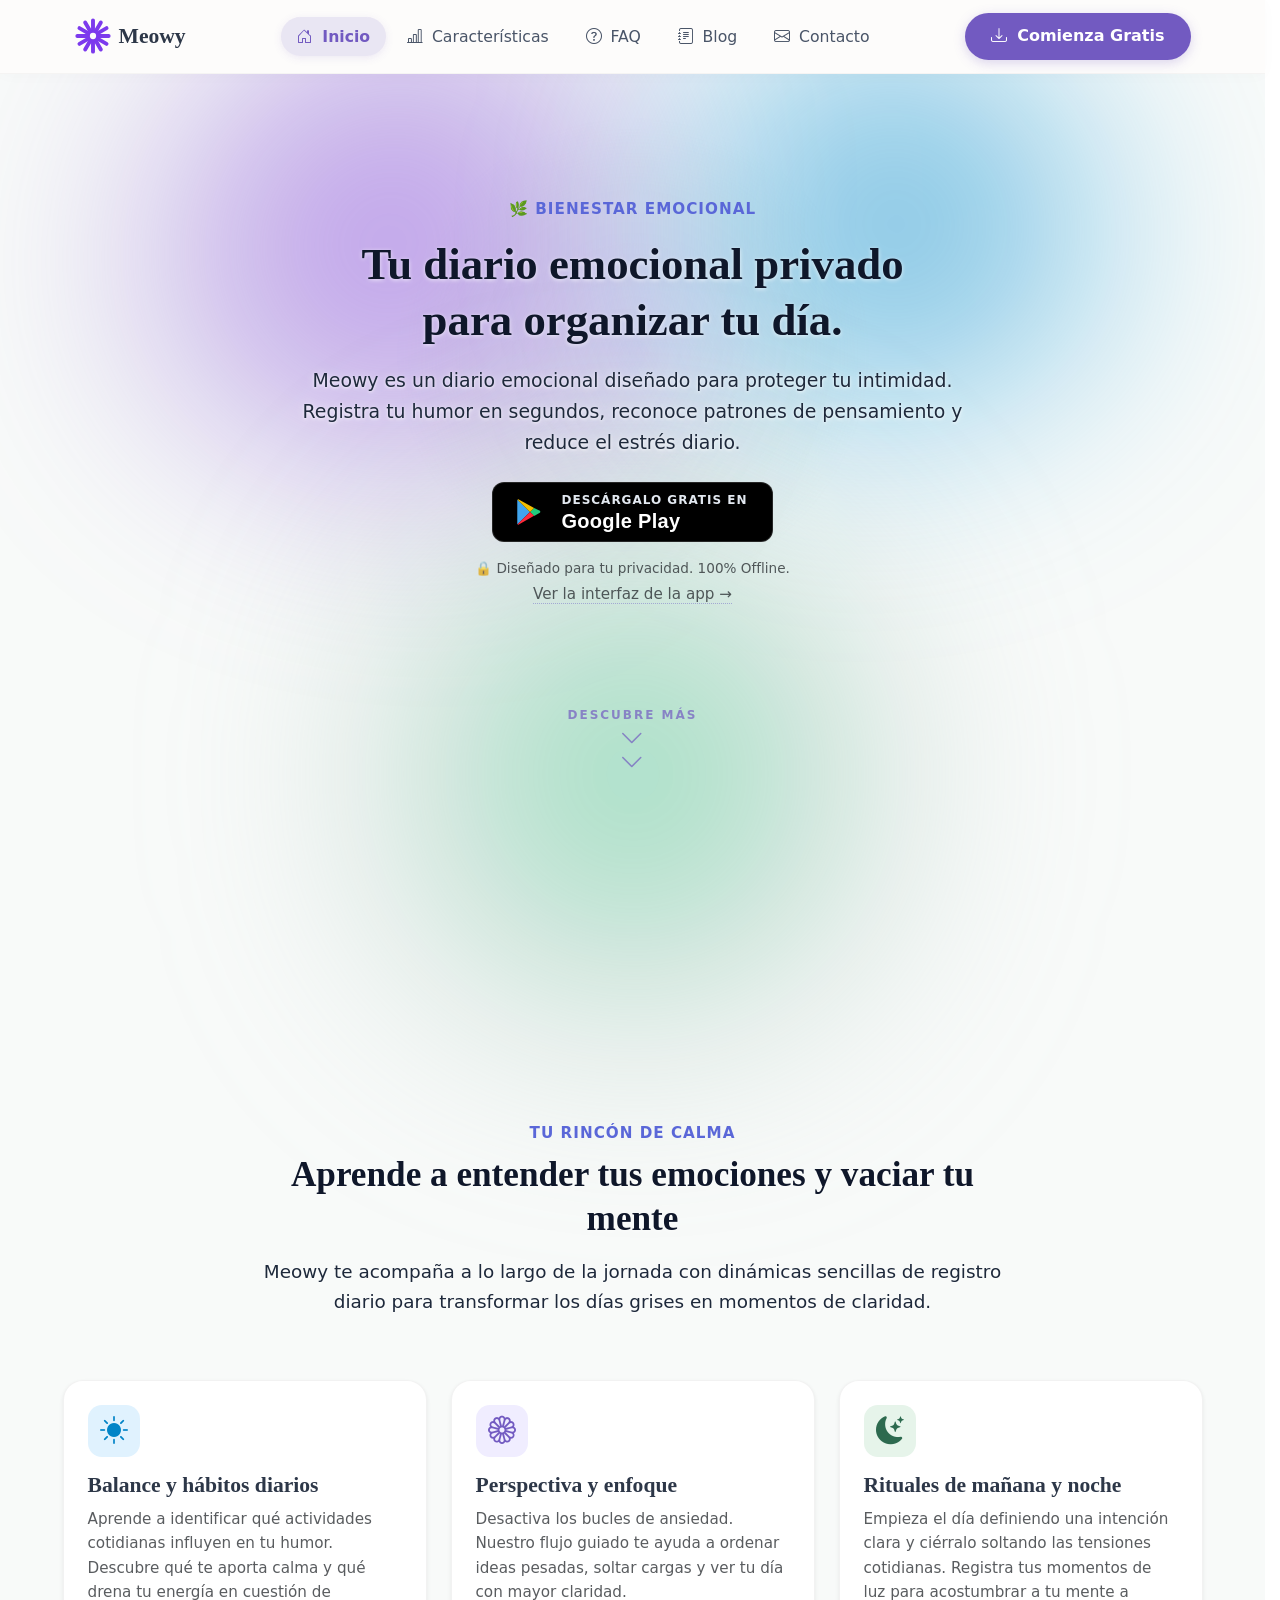
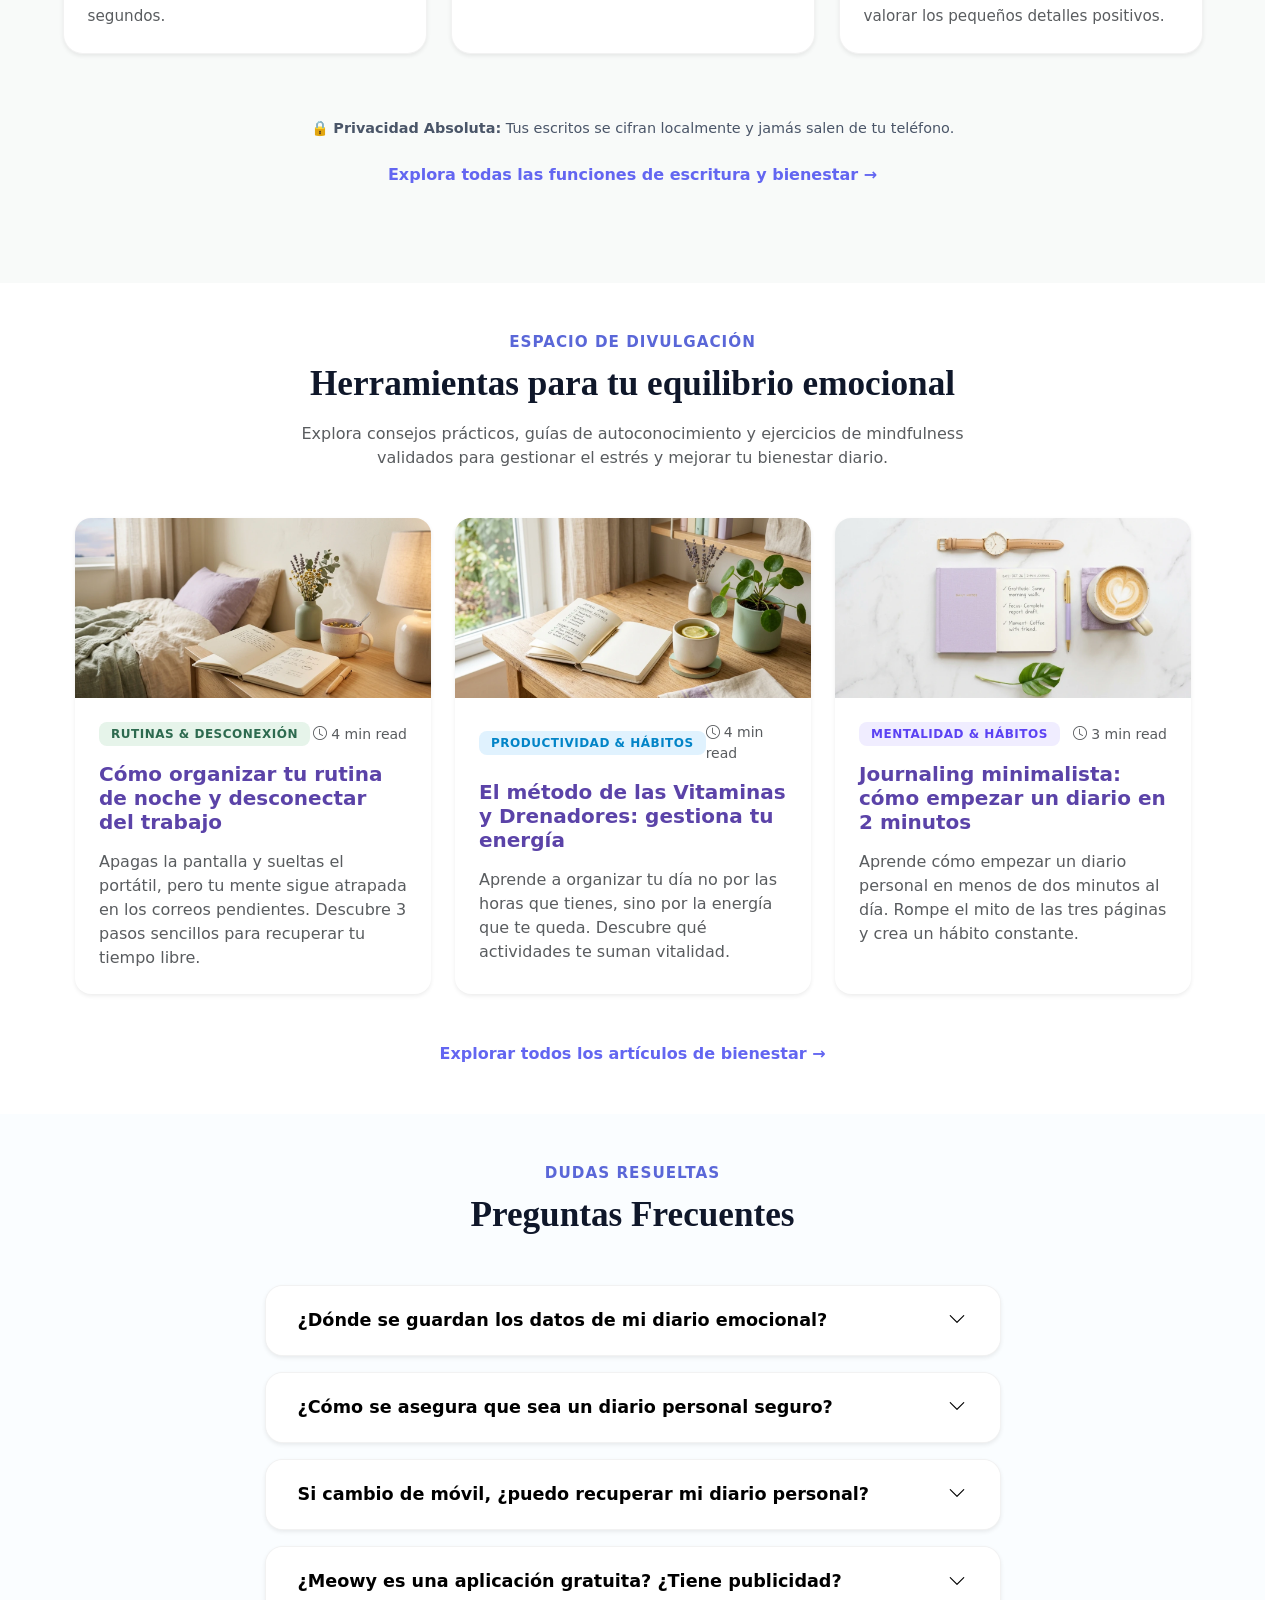
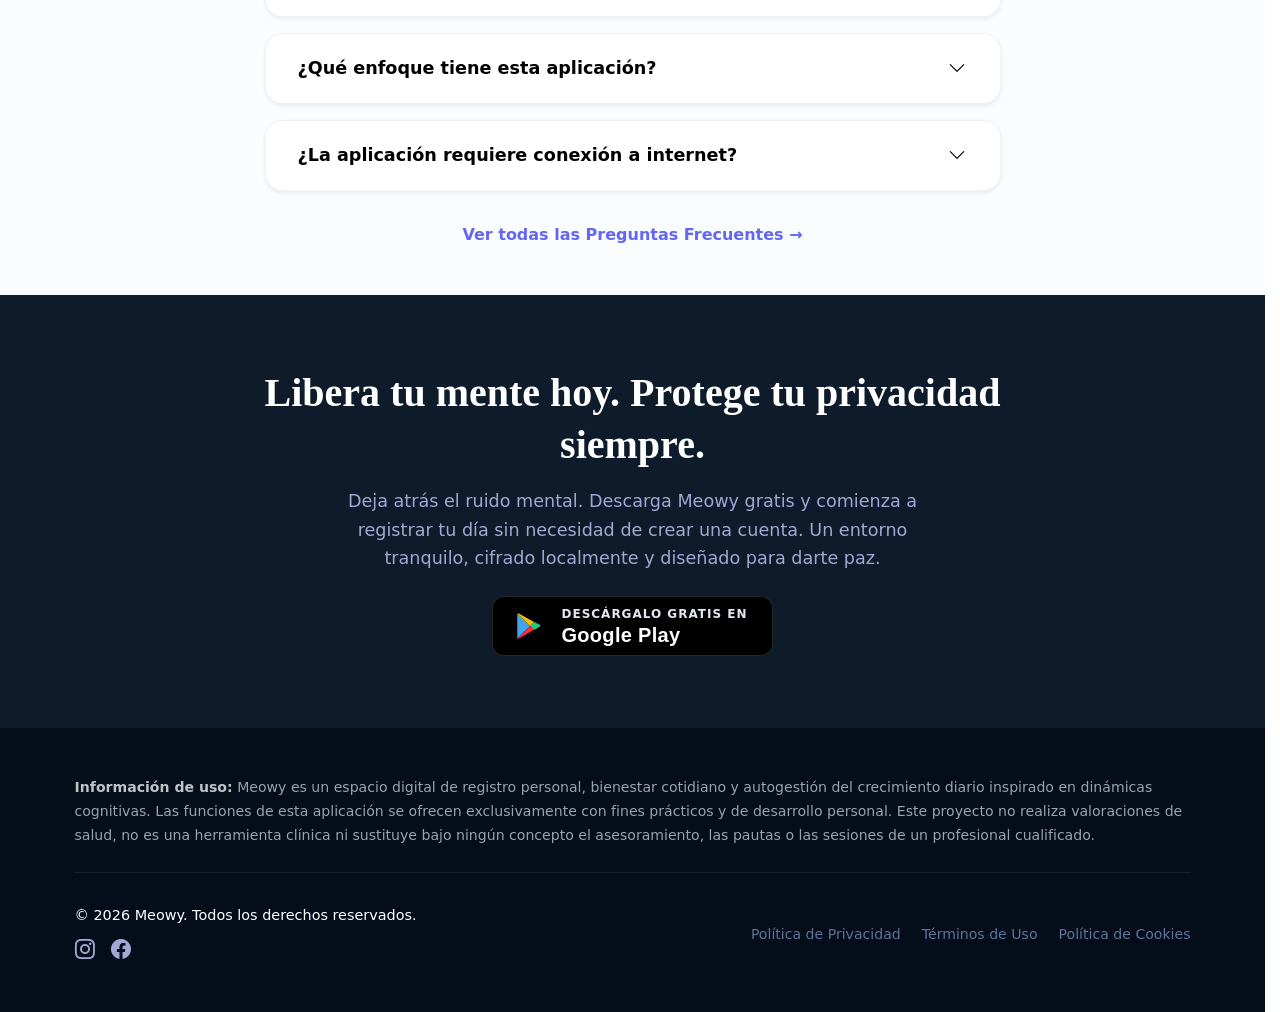
==== commit 2bec657a: "Update google play button" ====
--- a/index.html
+++ b/index.html
@@ -73,7 +73,7 @@
                   </ul>
 
                   <div class="d-flex">
-                      <a href="https://play.google.com/store" target="_blank" rel="noopener noreferrer" class="btn btn-cta">
+                      <a href="https://play.google.com/store/apps/details?id=app.meowy.mindshelter" target="_blank" rel="noopener noreferrer" class="btn btn-cta">
                           <i class="bi bi-download me-1"></i> Comienza Gratis
                       </a>
                   </div>
@@ -106,7 +106,7 @@
         </p>
 
         <div class="d-inline-block">
-          <a href="https://play.google.com/store" target="_blank" rel="noopener noreferrer" class="btn btn-google-play d-inline-flex align-items-center justify-content-center px-4 py-2">
+          <a href="https://play.google.com/store/apps/details?id=app.meowy.mindshelter" target="_blank" rel="noopener noreferrer" class="btn btn-google-play d-inline-flex align-items-center justify-content-center px-4 py-2">
             <svg xmlns="http://www.w3.org/2000/svg" width="28" height="28" viewBox="0 0 512 512" class="me-3">
               <path fill="#41a5ee" d="M10 29.814A18.17 18.17 0 0 0 5 42.63v426.74a18.17 18.17 0 0 0 5 12.816L238.2 256Z"/>
               <path fill="#21cb7d" d="M312.6 181.6 238.2 256l74.4 74.4 97.2-55.228c21.8-12.388 21.8-32.556 0-44.944Z"/>
@@ -391,7 +391,7 @@
         </p>
 
         <div class="d-inline-block">
-          <a href="https://play.google.com/store" target="_blank" rel="noopener noreferrer" class="btn btn-google-play d-inline-flex align-items-center justify-content-center px-4 py-2">
+          <a href="https://play.google.com/store/apps/details?id=app.meowy.mindshelter" target="_blank" rel="noopener noreferrer" class="btn btn-google-play d-inline-flex align-items-center justify-content-center px-4 py-2">
             <svg xmlns="http://www.w3.org/2000/svg" width="28" height="28" viewBox="0 0 512 512" class="me-3">
               <path fill="#41a5ee" d="M10 29.814A18.17 18.17 0 0 0 5 42.63v426.74a18.17 18.17 0 0 0 5 12.816L238.2 256Z"/>
               <path fill="#21cb7d" d="M312.6 181.6 238.2 256l74.4 74.4 97.2-55.228c21.8-12.388 21.8-32.556 0-44.944Z"/>
--- a/styles.css
+++ b/styles.css
@@ -146,6 +146,18 @@
   border-color: #9b5de5 !important;
   box-shadow: 0 2px 8px rgba(114, 90, 193, 0.3);
   transform: none !important;
+}
+
+.btn-cta:disabled,
+.btn-cta[disabled] {
+  background-color: #c4bbf0 !important;
+  color: #ffffff !important;
+  opacity: 0.65;
+  cursor: not-allowed !important;
+  pointer-events: auto !important;
+  box-shadow: none !important;
+  animation: none !important;
+  border-color: transparent !important;
 }
 
 .hero-section {
